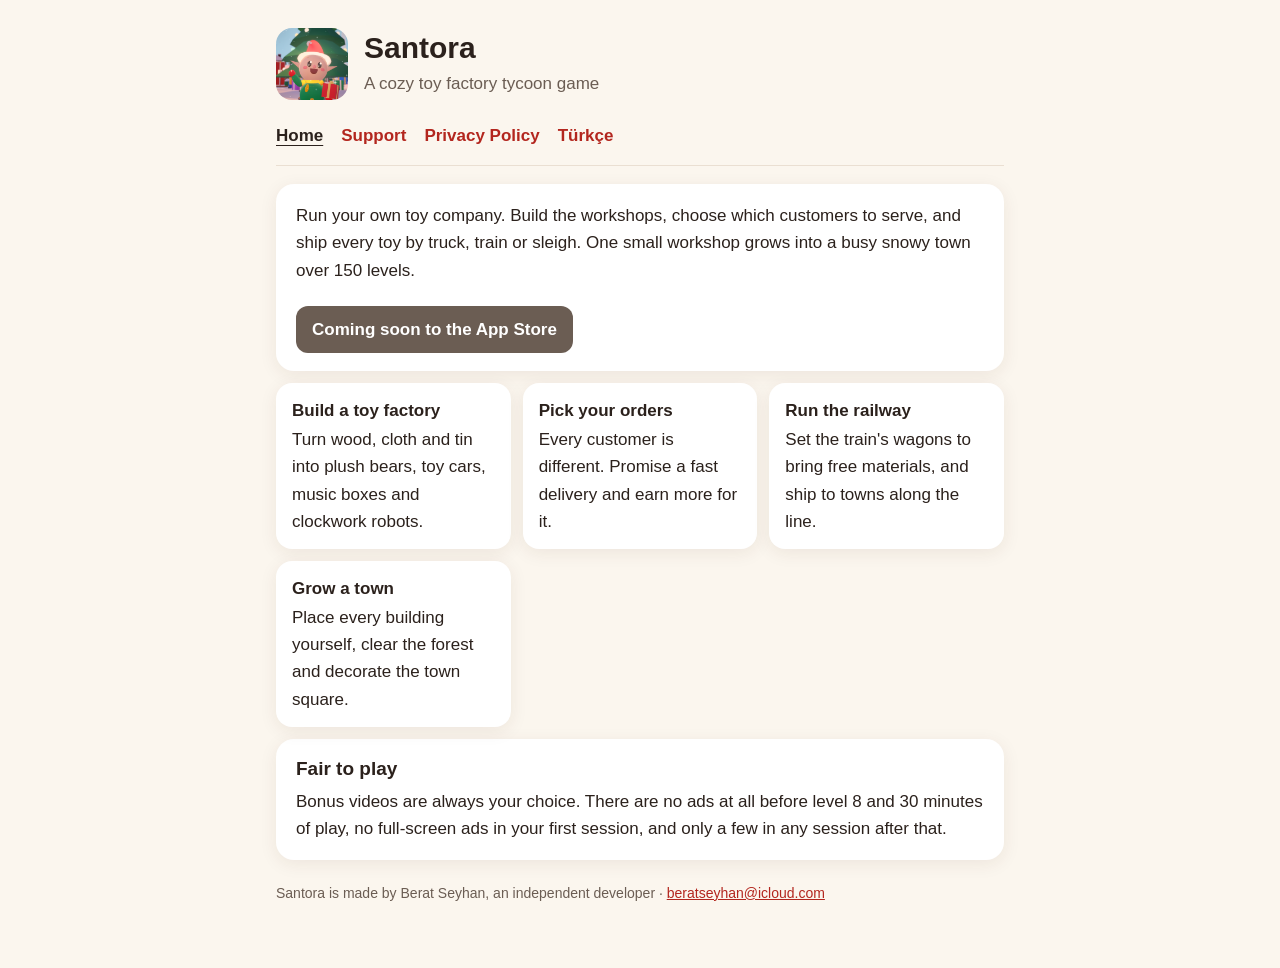
==== santora/index.html @ 8b310287 "Add Santora site: home, privacy policy and support (EN/TR) Co-Authored-By: Claude Opus 5.5 <noreply@" ====
<!doctype html>
<html lang="en">
<head>
<meta charset="utf-8">
<meta name="viewport" content="width=device-width, initial-scale=1">
<title>Santora – Toy Factory Tycoon</title>
<meta name="description" content="Run a toy company: build the factories, choose the orders and ship every toy by truck, train or sleigh. A cozy toy factory tycoon game for iPhone and Android.">
<link rel="icon" href="favicon.png">
<link rel="apple-touch-icon" href="icon.png">
<link rel="stylesheet" href="style.css">
<link rel="canonical" href="https://beratseyhan.github.io/santora/">
<link rel="alternate" hreflang="en" href="https://beratseyhan.github.io/santora/">
<link rel="alternate" hreflang="tr" href="https://beratseyhan.github.io/santora/index-tr.html">
</head>
<body>
<a class="skip" href="#content">Skip to content</a>
<main id="content">
<header><img src="icon.png" alt="Santora app icon"><div><h1>Santora</h1><p class="tag">A cozy toy factory tycoon game</p></div></header>
<nav><a href="index.html" aria-current="page">Home</a><a href="support.html">Support</a><a href="privacy.html">Privacy Policy</a><a href="index-tr.html" lang="tr">Türkçe</a></nav>

<section class="hero">
<p>Run your own toy company. Build the workshops, choose which customers to serve, and ship every toy by truck, train or sleigh. One small workshop grows into a busy snowy town over 150 levels.</p>
<p><span class="badge soon">Coming soon to the App Store</span></p>
</section>

<div class="cards">
<div><b>Build a toy factory</b>Turn wood, cloth and tin into plush bears, toy cars, music boxes and clockwork robots.</div>
<div><b>Pick your orders</b>Every customer is different. Promise a fast delivery and earn more for it.</div>
<div><b>Run the railway</b>Set the train's wagons to bring free materials, and ship to towns along the line.</div>
<div><b>Grow a town</b>Place every building yourself, clear the forest and decorate the town square.</div>
</div>

<section>
<h2>Fair to play</h2>
<p>Bonus videos are always your choice. There are no ads at all before level 8 and 30 minutes of play, no full-screen ads in your first session, and only a few in any session after that.</p>
</section>

<footer>Santora is made by Berat Seyhan, an independent developer · <a href="mailto:beratseyhan@icloud.com">beratseyhan@icloud.com</a></footer>
</main>
</body>
</html>
---- santora/style.css ----
:root{--bg:#fbf6ee;--card:#fff;--ink:#2b211c;--soft:#6b5d53;--accent:#b3261e;--accent2:#2f7d55;--line:#eadfd2}
@media (prefers-color-scheme:dark){:root{--bg:#1c1714;--card:#28211d;--ink:#f3ebe3;--soft:#c2b4a8;--accent:#ff8a7a;--accent2:#7fd3a6;--line:#3b312b}}
*{box-sizing:border-box}html{-webkit-text-size-adjust:100%}
body{margin:0;background:var(--bg);color:var(--ink);font:17px/1.6 -apple-system,BlinkMacSystemFont,"Segoe UI",Roboto,"Noto Sans",sans-serif}
.skip{position:absolute;left:-999px;top:8px;background:var(--card);color:var(--ink);padding:8px 12px;border-radius:8px}.skip:focus{left:8px}
main{max-width:760px;margin:0 auto;padding:28px 16px 64px}
header{display:flex;gap:16px;align-items:center;margin-bottom:18px}header img{width:72px;height:72px;border-radius:16px;flex:none}
h1{font-size:clamp(24px,6vw,30px);line-height:1.2;margin:0}p.tag{margin:4px 0 0;color:var(--soft)}
nav{display:flex;gap:6px 18px;flex-wrap:wrap;margin:0 0 18px;padding-bottom:12px;border-bottom:1px solid var(--line)}
nav a{color:var(--accent);font-weight:600;text-decoration:none;padding:4px 0}nav a[aria-current]{color:var(--ink);text-decoration:underline;text-underline-offset:4px}
section{background:var(--card);border-radius:18px;padding:18px 20px;margin:12px 0;box-shadow:0 4px 18px rgba(80,40,20,.08)}
h2{font-size:19px;line-height:1.3;margin:0 0 6px}p{margin:0 0 8px}p:last-child{margin-bottom:0}a{color:var(--accent)}
ul{margin:6px 0 0;padding-left:20px}li{margin:2px 0}
a:focus-visible{outline:3px solid var(--accent);outline-offset:2px;border-radius:4px}
.hero{display:grid;gap:14px}
.badge{display:inline-block;background:var(--accent);color:#fff;font-weight:700;border-radius:12px;padding:10px 16px;text-decoration:none}
.badge.soon{background:var(--soft)}
.cards{display:grid;gap:12px;grid-template-columns:repeat(auto-fit,minmax(200px,1fr));margin-top:4px}
.cards div{background:var(--card);border-radius:16px;padding:14px 16px;box-shadow:0 4px 18px rgba(80,40,20,.08)}
.cards b{display:block;margin-bottom:2px}
footer{color:var(--soft);font-size:14px;margin-top:22px}
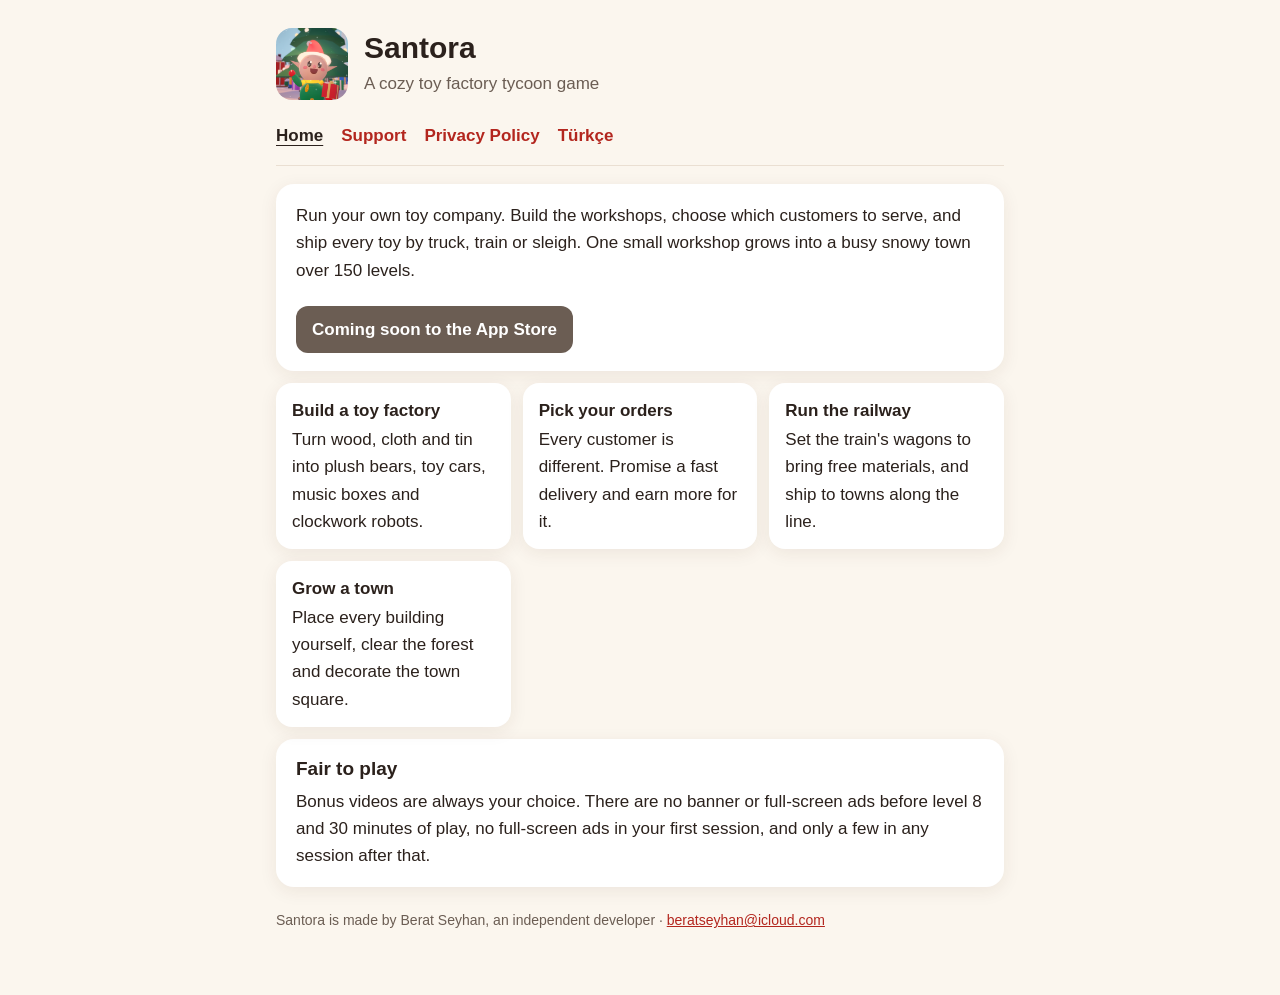
==== commit 021f91e2: "Santora: correct privacy deletion route and data list Co-Authored-By: Claude Sonnet 5.5 <noreply@ant" ====
--- a/santora/index.html
+++ b/santora/index.html
@@ -4,13 +4,53 @@
 <meta charset="utf-8">
 <meta name="viewport" content="width=device-width, initial-scale=1">
 <title>Santora – Toy Factory Tycoon</title>
-<meta name="description" content="Run a toy company: build the factories, choose the orders and ship every toy by truck, train or sleigh. A cozy toy factory tycoon game for iPhone and Android.">
+<meta name="description" content="Run a toy company: build the factories, choose the orders and ship every toy by truck, train or sleigh. A cozy toy factory tycoon game for iPhone.">
 <link rel="icon" href="favicon.png">
 <link rel="apple-touch-icon" href="icon.png">
 <link rel="stylesheet" href="style.css">
 <link rel="canonical" href="https://beratseyhan.github.io/santora/">
 <link rel="alternate" hreflang="en" href="https://beratseyhan.github.io/santora/">
+<link rel="alternate" hreflang="x-default" href="https://beratseyhan.github.io/santora/">
 <link rel="alternate" hreflang="tr" href="https://beratseyhan.github.io/santora/index-tr.html">
+<meta property="og:type" content="website">
+<meta property="og:site_name" content="Santora">
+<meta property="og:title" content="Santora – Toy Factory Tycoon">
+<meta property="og:description" content="Run a toy company: build the factories, choose the orders and ship every toy by truck, train or sleigh. A cozy toy factory tycoon game for iPhone.">
+<meta property="og:url" content="https://beratseyhan.github.io/santora/">
+<meta property="og:image" content="https://beratseyhan.github.io/santora/icon.png">
+<meta property="og:image:width" content="512">
+<meta property="og:image:height" content="512">
+<meta property="og:image:alt" content="Santora app icon">
+<meta property="og:locale" content="en_US">
+<meta property="og:locale:alternate" content="tr_TR">
+<meta name="twitter:card" content="summary">
+<meta name="twitter:title" content="Santora – Toy Factory Tycoon">
+<meta name="twitter:description" content="Run a toy company: build the factories, choose the orders and ship every toy by truck, train or sleigh. A cozy toy factory tycoon game for iPhone.">
+<meta name="twitter:image" content="https://beratseyhan.github.io/santora/icon.png">
+<meta name="twitter:image:alt" content="Santora app icon">
+<script type="application/ld+json">
+{
+  "@context": "https://schema.org",
+  "@type": "SoftwareApplication",
+  "name": "Santora",
+  "description": "A cozy toy factory tycoon game. Build the workshops, choose which customers to serve and ship every toy by truck, train or sleigh.",
+  "applicationCategory": "GameApplication",
+  "operatingSystem": "iOS",
+  "inLanguage": "en",
+  "image": "https://beratseyhan.github.io/santora/icon.png",
+  "url": "https://beratseyhan.github.io/santora/",
+  "isAccessibleForFree": true,
+  "offers": {
+    "@type": "Offer",
+    "price": "0",
+    "priceCurrency": "USD"
+  },
+  "author": {
+    "@type": "Person",
+    "name": "Berat Seyhan"
+  }
+}
+</script>
 </head>
 <body>
 <a class="skip" href="#content">Skip to content</a>
@@ -32,7 +72,7 @@
 
 <section>
 <h2>Fair to play</h2>
-<p>Bonus videos are always your choice. There are no ads at all before level 8 and 30 minutes of play, no full-screen ads in your first session, and only a few in any session after that.</p>
+<p>Bonus videos are always your choice. There are no banner or full-screen ads before level 8 and 30 minutes of play, no full-screen ads in your first session, and only a few in any session after that.</p>
 </section>
 
 <footer>Santora is made by Berat Seyhan, an independent developer · <a href="mailto:beratseyhan@icloud.com">beratseyhan@icloud.com</a></footer>
